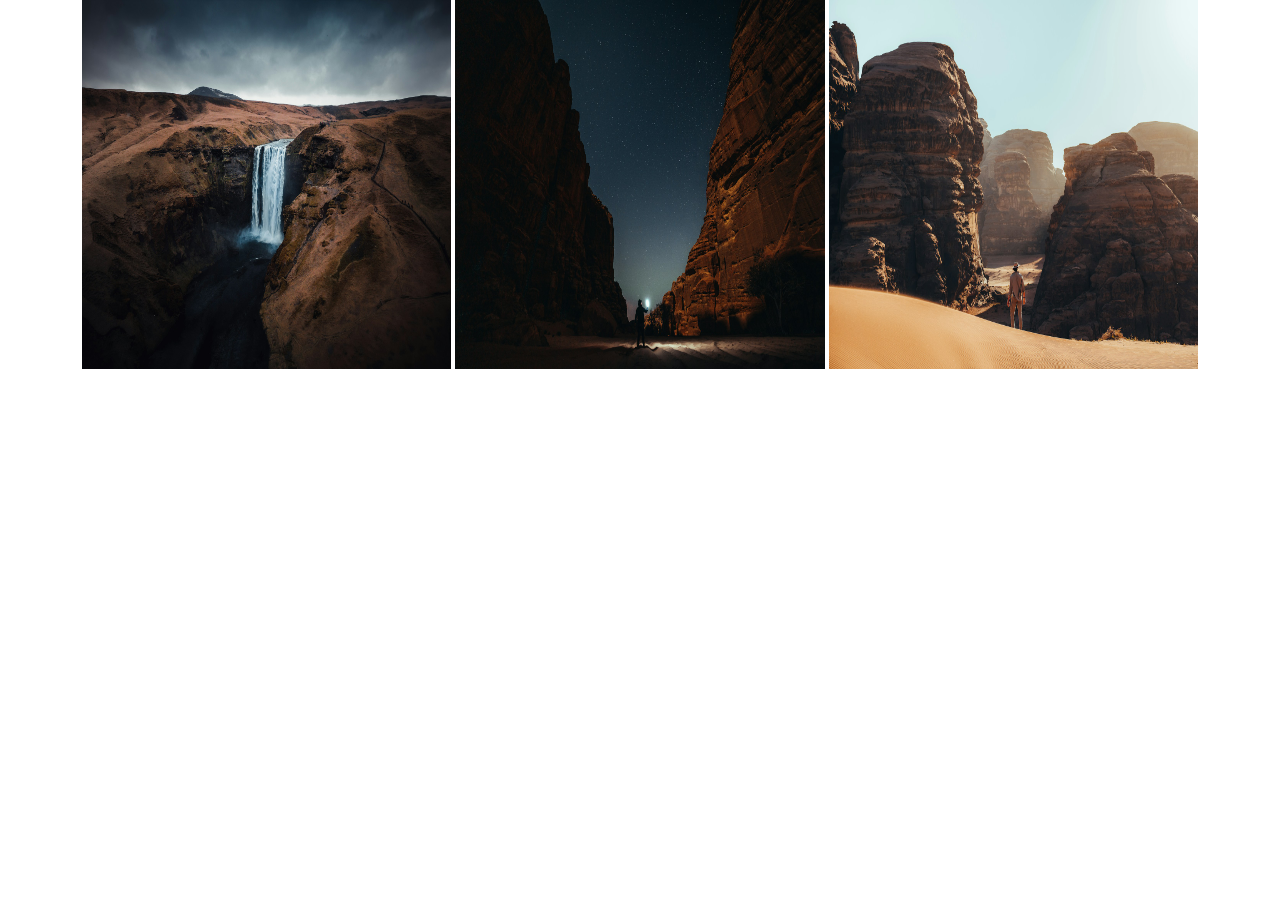
==== index.html @ d9c1ba84 "Add files via upload" ====
<!doctype html>
<html lang="TW">

<head>
    <meta charset="utf-8">
    <meta name="viewport" content="width=device-width, initial-scale=1">
    <title>Bootstrap demo</title>
    <link href="https://cdn.jsdelivr.net/npm/bootstrap@5.3.3/dist/css/bootstrap.min.css" rel="stylesheet"
        integrity="sha384-QWTKZyjpPEjISv5WaRU9OFeRpok6YctnYmDr5pNlyT2bRjXh0JMhjY6hW+ALEwIH" crossorigin="anonymous">
</head>

<body>
    <div class="container">
        <div class="row row-cols-3 g-1">
            <div class="col">
                <div class="ratio ratio-1x1">
                    <img src="photo1.jpg" class="img-fluid" alt="">
                </div>
            </div>
            <div class="col">
                <div class="ratio ratio-1x1">
                    <img src="photo2.jpg" class="img-fluid" alt="">
                </div>
            </div>
            <div class="col">
                <div class="ratio ratio-1x1">
                    <img src="photo3.jpg" class="img-fluid" alt="">
                </div>
            </div>
        </div>
    </div>


    <script src="https://cdn.jsdelivr.net/npm/bootstrap@5.3.3/dist/js/bootstrap.bundle.min.js"
        integrity="sha384-YvpcrYf0tY3lHB60NNkmXc5s9fDVZLESaAA55NDzOxhy9GkcIdslK1eN7N6jIeHz"
        crossorigin="anonymous"></script>
</body>

</html>
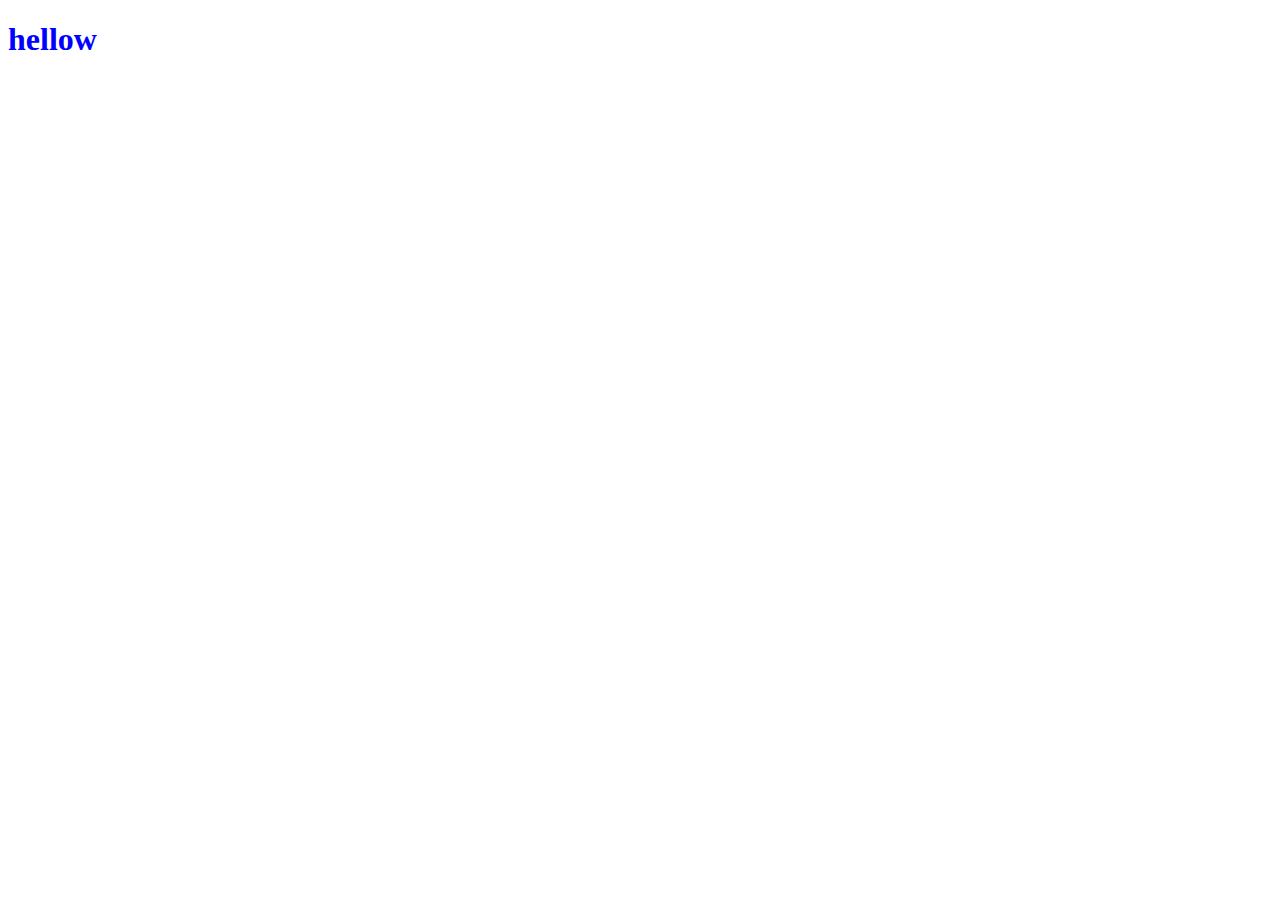
==== commit e3d0fe0e: "Add files via upload" ====
--- a/index.html
+++ b/index.html
@@ -1,39 +1,12 @@
-<!doctype html>
-<html lang="TW">
-
+<!DOCTYPE html>
+<html lang="en">
 <head>
-    <meta charset="utf-8">
-    <meta name="viewport" content="width=device-width, initial-scale=1">
-    <title>Bootstrap demo</title>
-    <link href="https://cdn.jsdelivr.net/npm/bootstrap@5.3.3/dist/css/bootstrap.min.css" rel="stylesheet"
-        integrity="sha384-QWTKZyjpPEjISv5WaRU9OFeRpok6YctnYmDr5pNlyT2bRjXh0JMhjY6hW+ALEwIH" crossorigin="anonymous">
+    <meta charset="UTF-8">
+    <meta name="viewport" content="width=device-width, initial-scale=1.0">
+    <link rel="stylesheet" href="css/style.css">
+    <title>test</title>
 </head>
-
 <body>
-    <div class="container">
-        <div class="row row-cols-3 g-1">
-            <div class="col">
-                <div class="ratio ratio-1x1">
-                    <img src="photo1.jpg" class="img-fluid" alt="">
-                </div>
-            </div>
-            <div class="col">
-                <div class="ratio ratio-1x1">
-                    <img src="photo2.jpg" class="img-fluid" alt="">
-                </div>
-            </div>
-            <div class="col">
-                <div class="ratio ratio-1x1">
-                    <img src="photo3.jpg" class="img-fluid" alt="">
-                </div>
-            </div>
-        </div>
-    </div>
-
-
-    <script src="https://cdn.jsdelivr.net/npm/bootstrap@5.3.3/dist/js/bootstrap.bundle.min.js"
-        integrity="sha384-YvpcrYf0tY3lHB60NNkmXc5s9fDVZLESaAA55NDzOxhy9GkcIdslK1eN7N6jIeHz"
-        crossorigin="anonymous"></script>
+    <h1>hellow</h1>
 </body>
-
 </html>--- a/css/style.css
+++ b/css/style.css
@@ -0,0 +1,3 @@
+h1 {
+    color: blue;
+}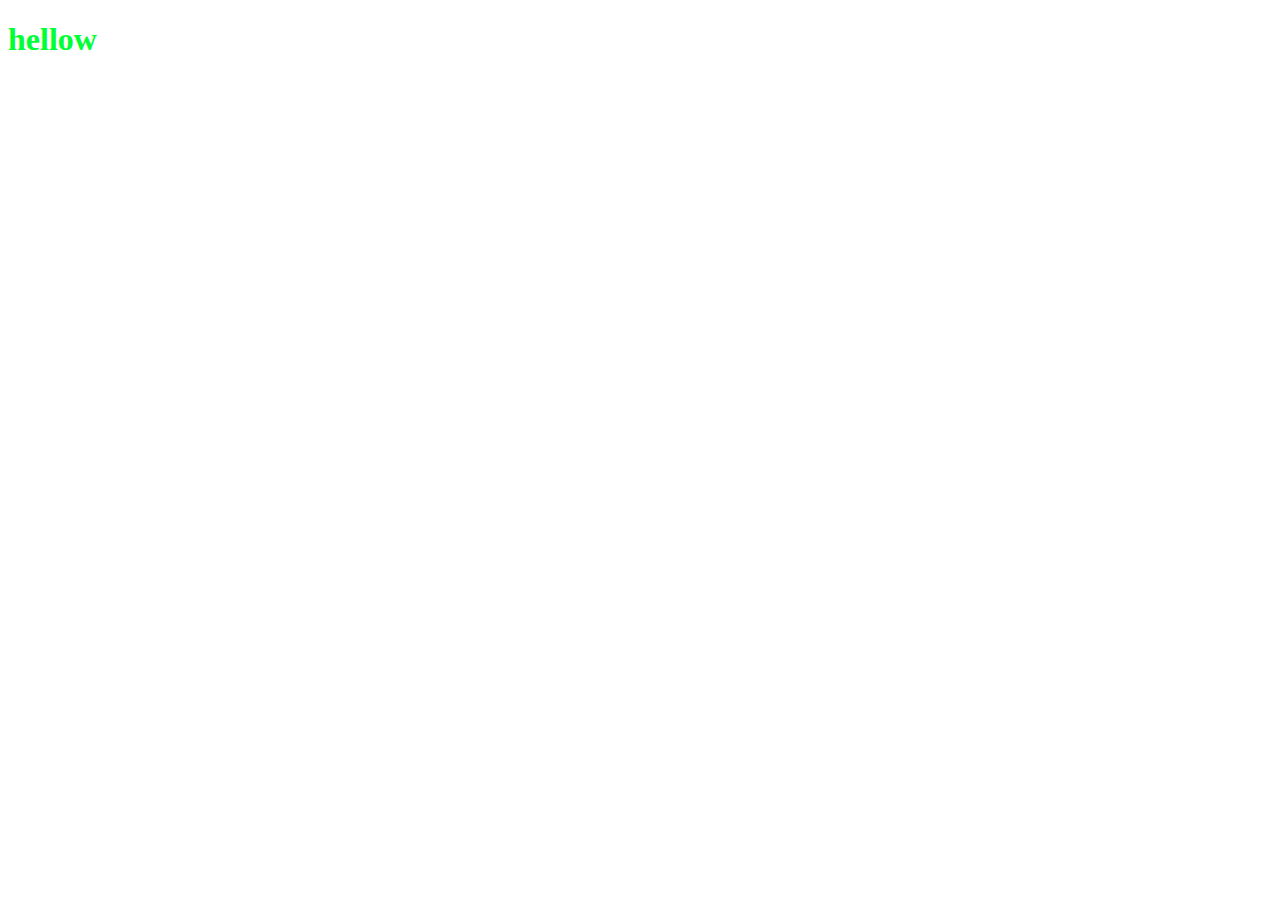
==== commit 0a4fce00: "Add files via upload" ====
--- a/index.html
+++ b/index.html
@@ -3,7 +3,7 @@
 <head>
     <meta charset="UTF-8">
     <meta name="viewport" content="width=device-width, initial-scale=1.0">
-    <link rel="stylesheet" href="css/style.css">
+    <link rel="stylesheet" href="css/style.css?a">
     <title>test</title>
 </head>
 <body>
--- a/css/style.css
+++ b/css/style.css
@@ -1,3 +1,3 @@
 h1 {
-    color: blue;
+    color: rgb(0, 255, 51);
 }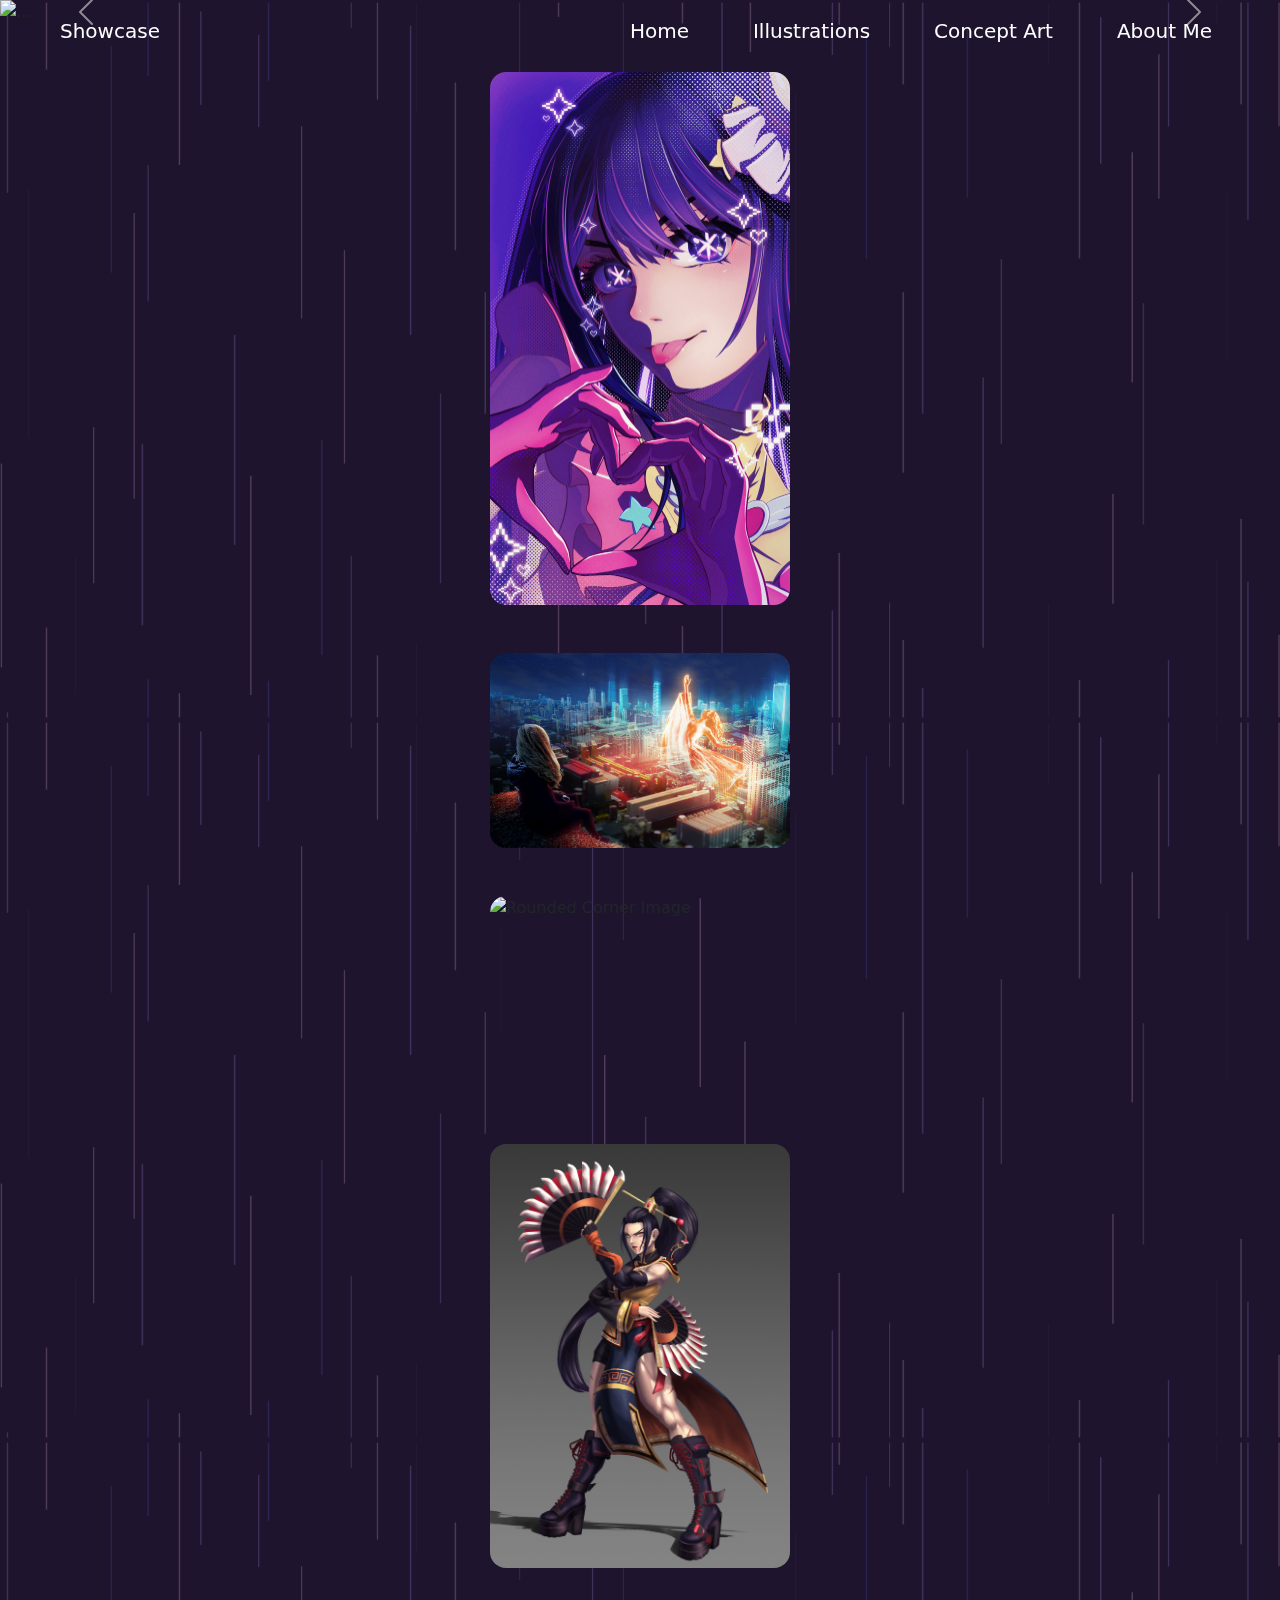
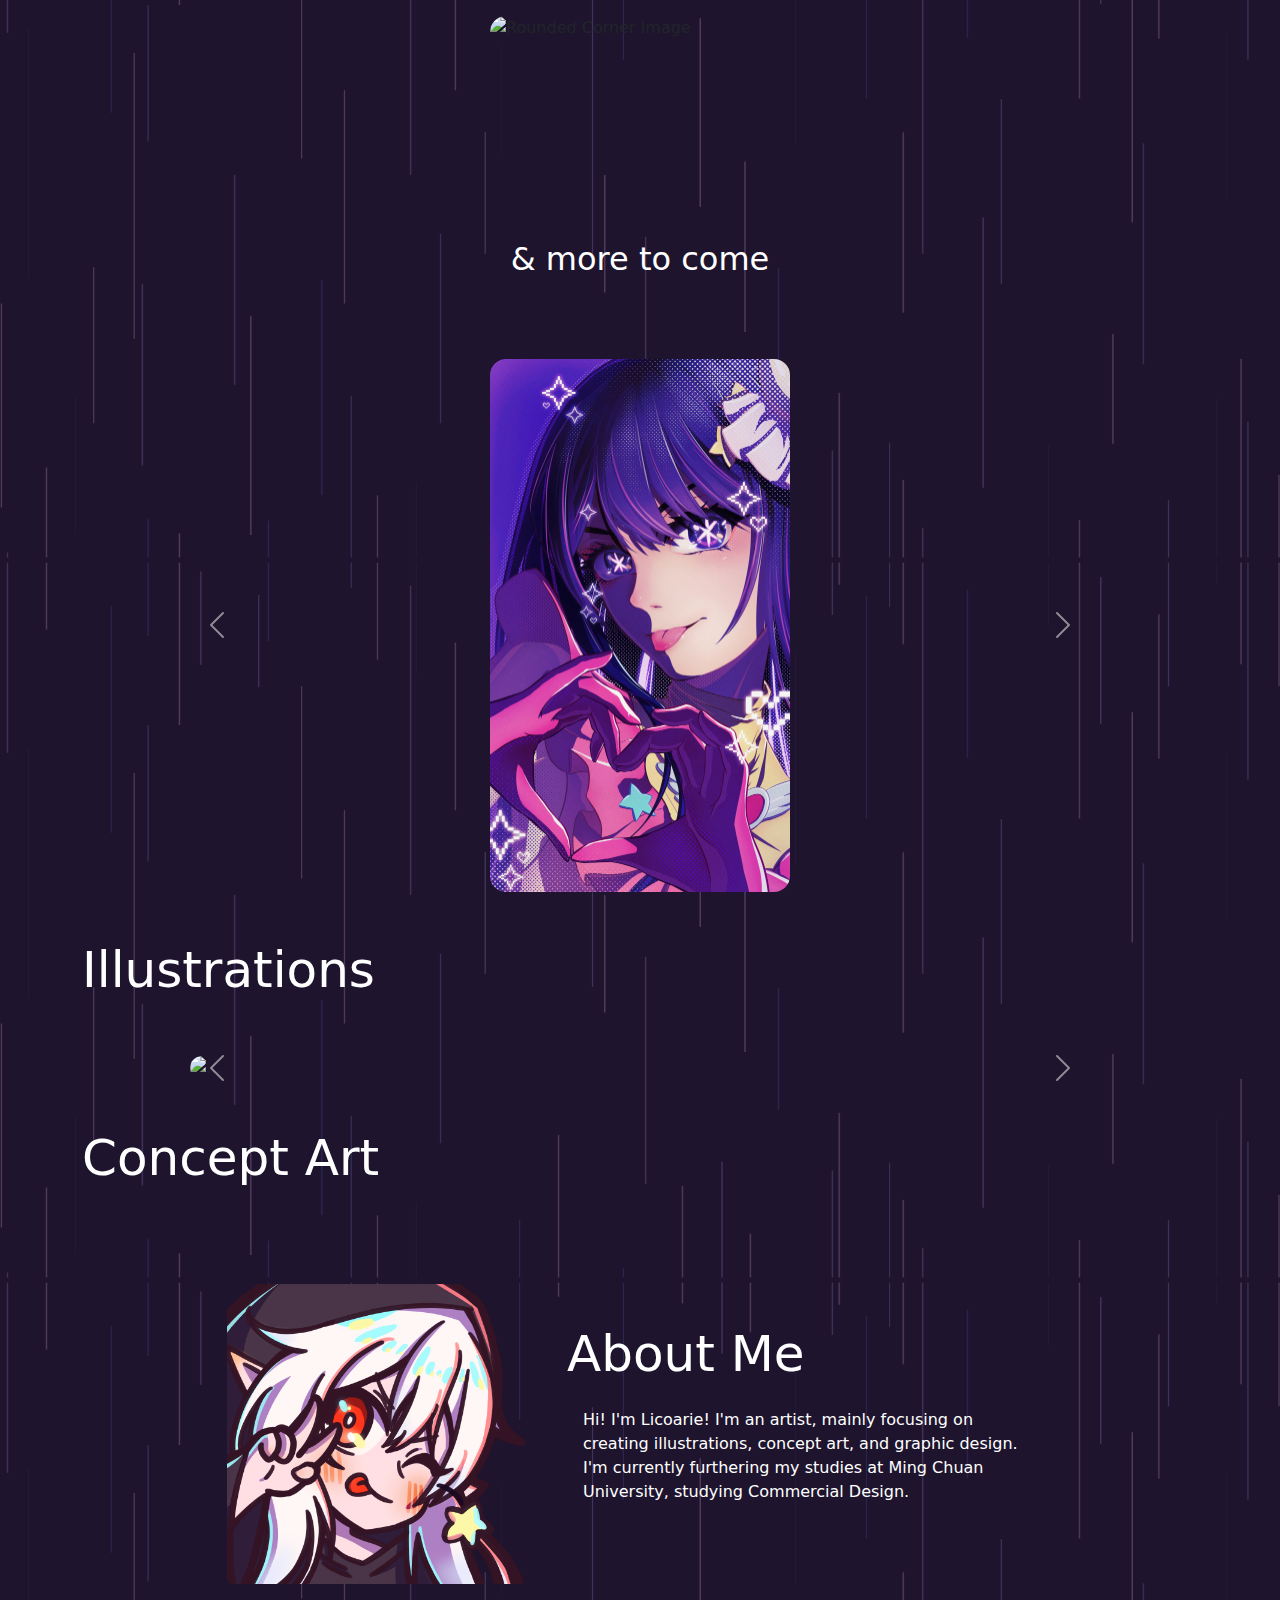
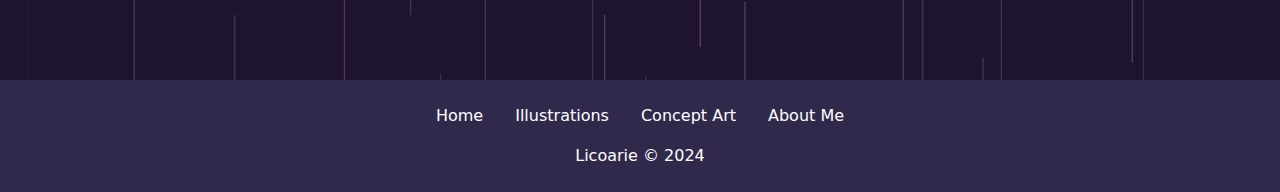
==== commit cee89efa: "Add files via upload" ====
--- a/index.html
+++ b/index.html
@@ -1,12 +1,231 @@
-<!DOCTYPE html>
+<!doctype html>
 <html lang="en">
+
 <head>
-    <meta charset="UTF-8">
-    <meta name="viewport" content="width=device-width, initial-scale=1.0">
-    <link rel="stylesheet" href="css/style.css?a">
-    <title>test</title>
+    <meta charset="utf-8">
+    <meta name="viewport" content="width=device-width, initial-scale=1">
+    <title>Licoarie - Art Portfolio Website</title>
+    <link href="https://cdn.jsdelivr.net/npm/bootstrap@5.3.3/dist/css/bootstrap.min.css" rel="stylesheet"
+        integrity="sha384-QWTKZyjpPEjISv5WaRU9OFeRpok6YctnYmDr5pNlyT2bRjXh0JMhjY6hW+ALEwIH" crossorigin="anonymous">
+    <link href="style_index.css" rel="stylesheet">
 </head>
+
 <body>
-    <h1>hellow</h1>
+    <nav class="navbar navbar-expand-md navbar-dark" style="background-color: rgba(255, 255, 255, 0)">
+        <div class="container-fluid">
+            <a class="navbar-brand text-white fs-5 ms-5" href="index.html">Showcase</a>
+            <button class="navbar-toggler" type="button" data-bs-toggle="collapse"
+                data-bs-target="#navbarSupportedContent" aria-controls="navbarSupportedContent" aria-expanded="false"
+                aria-label="Toggle navigation">
+                <span class="navbar-toggler-icon"></span>
+            </button>
+            <div class="collapse navbar-collapse" id="navbarSupportedContent">
+                <ul class="navbar-nav ms-auto mb-2 mb-lg-0">
+                    <li class="nav-item">
+                        <a class="nav-link active text-white fs-5 ms-5" aria-current="page" href="index.html">Home</a>
+                    </li>
+                    <li class="nav-item">
+                        <a class="nav-link text-white fs-5 ms-5" href="illustrations.html">Illustrations</a>
+                    </li>
+                    <li class="nav-item">
+                        <a class="nav-link text-white fs-5 ms-5" href="conceptart.html">Concept Art</a>
+                    </li>
+                    <li class="nav-item">
+                        <a class="nav-link text-white fs-5 ms-5 me-5" href="aboutme.html">About Me</a>
+                    </li>
+                </ul>
+            </div>
+        </div>
+    </nav>
+    <div class="row justify-content-center">
+        <div id="carouselExampleIndicators" class="carousel slide">
+            <div class="carousel-inner">
+                <div class="carousel-item active">
+                    <img src="Klo Vee_colour progress 14.jpg" class="d-block w-100" alt="...">
+                </div>
+                <div class="carousel-item">
+                    <img src="DIL202_DPM_Final 1_Tan Klo Vee.jpg" class="d-block w-100" alt="...">
+                </div>
+            </div>
+            <div class="carousel-caption">
+                <div class="position-absolute bottom-0 start-0 text-start">
+                    <h1 class="display-1">Licoarie</h1>
+                    <p class="fs-2">Artwork Showcase</p>
+                </div>
+            </div>
+            <button class="carousel-control-prev" type="button" data-bs-target="#carouselExampleIndicators"
+                data-bs-slide="prev">
+                <span class="carousel-control-prev-icon" aria-hidden="true"></span>
+                <span class="visually-hidden">Previous</span>
+            </button>
+            <button class="carousel-control-next" type="button" data-bs-target="#carouselExampleIndicators"
+                data-bs-slide="next">
+                <span class="carousel-control-next-icon" aria-hidden="true"></span>
+                <span class="visually-hidden">Next</span>
+            </button>
+        </div>
+    </div>
+    <div class="container">
+        <div class="pictures">
+            <div class="container">
+                <div class="row justify-content-center mt-5">
+                    <div class="col-md-6 mx-auto">
+                        <div class="rounded-image d-flex justify-content-center">
+                            <img src="hoshino ai_15042023 ver7.jpg" class="img-fluid rounded-4"
+                                alt="Rounded Corner Image" width="300" height="200">
+                        </div>
+                    </div>
+                </div>
+            </div>
+            <div class="container">
+                <div class="row justify-content-center mt-5">
+                    <div class="col-md-6">
+                        <div class="rounded-image d-flex justify-content-center">
+                            <img src="DIL202_DPM_Final 1_Tan Klo Vee.jpg" class="img-fluid rounded-4"
+                                alt="Rounded Corner Image" width="300" height="200">
+                        </div>
+                    </div>
+                </div>
+            </div>
+            <div class="container">
+                <div class="row justify-content-center mt-5">
+                    <div class="col-md-6">
+                        <div class="rounded-image d-flex justify-content-center">
+                            <img src="guizhong_22012023 ver 5.jpg" class="img-fluid rounded-4"
+                                alt="Rounded Corner Image" width="300" height="200">
+                        </div>
+                    </div>
+                </div>
+            </div>
+            <div class="container">
+                <div class="row justify-content-center mt-5">
+                    <div class="col-md-6">
+                        <div class="rounded-image d-flex justify-content-center">
+                            <img src="shoumuzhe_render progress 4.jpg" class="img-fluid rounded-4"
+                                alt="Rounded Corner Image" width="300" height="200">
+                        </div>
+                    </div>
+                </div>
+            </div>
+            <div class="container">
+                <div class="row justify-content-center mt-5">
+                    <div class="col-md-6">
+                        <div class="rounded-image d-flex justify-content-center">
+                            <img src="raiden_28112022 ver9.jpg" class="img-fluid rounded-4" alt="Rounded Corner Image"
+                                width="300" height="200">
+                        </div>
+                    </div>
+                </div>
+            </div>
+        </div>
+        <h2 class="p-4 text-center text-white">& more to come</h2>
+        <div class="container">
+            <div class="row justify-content-center p-5">
+                <div class="col-md-12">
+                    <div id="illust-carousel" class="carousel slide">
+                        <div class="carousel-inner">
+                            <div class="carousel-item active">
+                                <img src="hoshino ai_15042023 ver7.jpg" class="d-block img-fluid rounded-4 mx-auto" alt="..." width="300">
+                            </div>
+                            <div class="carousel-item">
+                                <img src="honkai star rail_march 7th_22062023_ver2.jpg"
+                                    class="d-block img-fluid rounded-4 mx-auto" alt="..." width="300">
+                            </div>
+                            <div class="carousel-item">
+                                <img src="guizhong_22012023 ver 5.jpg" class="d-block img-fluid rounded-4 mx-auto" alt="..." width="300">
+                            </div>
+                            <div class="carousel-item">
+                                <img src="DIL202_DPM_Final 2_Tan Klo Vee.jpg" class="d-block img-fluid rounded-4 mx-auto"
+                                    alt="..." width="377">
+                            </div>
+                        </div>
+                        <button class="carousel-control-prev" type="button" data-bs-target="#illust-carousel"
+                            data-bs-slide="prev">
+                            <span class="carousel-control-prev-icon" aria-hidden="true"></span>
+                            <span class="visually-hidden">Previous</span>
+                        </button>
+                        <button class="carousel-control-next" type="button" data-bs-target="#illust-carousel"
+                            data-bs-slide="next">
+                            <span class="carousel-control-next-icon" aria-hidden="true"></span>
+                            <span class="visually-hidden">Next</span>
+                        </button>
+                    </div>
+                </div>
+            </div>
+        </div>
+        <h3 class="text-white text-start" style="font-size: 50px;">Illustrations</h3>
+        <div class="container">
+            <div class="row justify-content-center p-5">
+                <div class="col-md-12">
+                    <div id="concept-carousel" class="carousel slide">
+                        <div class="carousel-inner">
+                            <div class="carousel-item active">
+                                <img src="Klo Vee_colour progress 14.jpg" class="d-block img-fluid rounded-4 mx-auto" alt="..." width="900">
+                            </div>
+                            <div class="carousel-item">
+                                <img src="perspective progress 6.jpg" class="d-block img-fluid rounded-4 mx-auto" alt="..." width="900">
+                            </div>
+                            <div class="carousel-item">
+                                <img src="shoumuzhe_render progress 4.jpg" class="d-block img-fluid rounded-4 mx-auto"
+                                    alt="..." width="358">
+                            </div>
+                            <div class="carousel-item">
+                                <img src="DIL202_CD2_Tan Klo Vee_ISO.jpg" class="d-block img-fluid rounded-4 mx-auto" alt="..." width="1088">
+                            </div>
+                        </div>
+                        <button class="carousel-control-prev" type="button" data-bs-target="#concept-carousel"
+                            data-bs-slide="prev">
+                            <span class="carousel-control-prev-icon" aria-hidden="true"></span>
+                            <span class="visually-hidden">Previous</span>
+                        </button>
+                        <button class="carousel-control-next" type="button" data-bs-target="#concept-carousel"
+                            data-bs-slide="next">
+                            <span class="carousel-control-next-icon" aria-hidden="true"></span>
+                            <span class="visually-hidden">Next</span>
+                        </button>
+                    </div>
+                </div>
+            </div>
+        </div>
+        <h4 class="text-white text-start" style="font-size: 50px;">Concept Art</h4>
+        <div class="about">
+            <div class="container">
+                <div class="row justify-content-center mt-5 p-5">
+                    <div class="col-md-4">
+                        <div class="rounded p-0 overflow-hidden">
+                            <img src="miyori icon ver 2.png" class="img-fluid rounded" alt="Rounded Corner Image"
+                                style="width: 300px; height: 300px;">
+                        </div>
+                    </div>
+                    <div class="col-md-6 mt-4">
+                        <h5 class="mt-3 text-white text-start" style="font-size: 50px;">About Me</h5>
+                        <p class="p-3 text-white text-start">Hi! I'm Licoarie! I'm an artist, mainly focusing on
+                            creating illustrations, concept art, and graphic design. I'm currently furthering my studies
+                            at Ming Chuan University, studying Commercial Design.</p>
+                    </div>
+                </div>
+            </div>
+        </div>
+    </div>
+    <div class="footer mt-5">
+        <div class="container-fluid px-0 mt-5">
+            <div class="row justify-content-center p-4" style="background-color: #31294C;">
+                <footer>
+                    <ul class="list-unstyled d-flex justify-content-center">
+                        <li class="mx-3"><a href="index.html" class="text-white text-decoration-none">Home</a></li>
+                        <li class="mx-3"><a href="illustrations.html" class="text-white text-decoration-none">Illustrations</a></li>
+                        <li class="mx-3"><a href="conceptart.html" class="text-white text-decoration-none">Concept Art</a></li>
+                        <li class="mx-3"><a href="aboutme.html" class="text-white text-decoration-none">About Me</a></li>
+                    </ul>
+                    <p class="text-center text-white mb-0">Licoarie © 2024</p>
+                </footer>
+            </div>
+        </div>
+    </div>
+
+    <script src="https://cdn.jsdelivr.net/npm/bootstrap@5.3.3/dist/js/bootstrap.bundle.min.js"
+        integrity="sha384-YvpcrYf0tY3lHB60NNkmXc5s9fDVZLESaAA55NDzOxhy9GkcIdslK1eN7N6jIeHz"
+        crossorigin="anonymous"></script>
 </body>
+
 </html>--- a/style_index.css
+++ b/style_index.css
@@ -0,0 +1,25 @@
+body {
+    background-image: url('bg.jpg');
+    background-size: 100%;
+}
+
+.navbar {
+    position: fixed;
+    width: 100%;
+    top: 0;
+    z-index: 1000;
+}
+
+.carouselExampleIndicators {
+    width: 100%;
+    height: 1080px;
+    margin-top: 56px;
+    padding: 0;
+    overflow: hidden;
+    /* Hide any overflow content */
+}
+
+.h1 {
+    font-size: 300px;
+    text-align: left;
+}